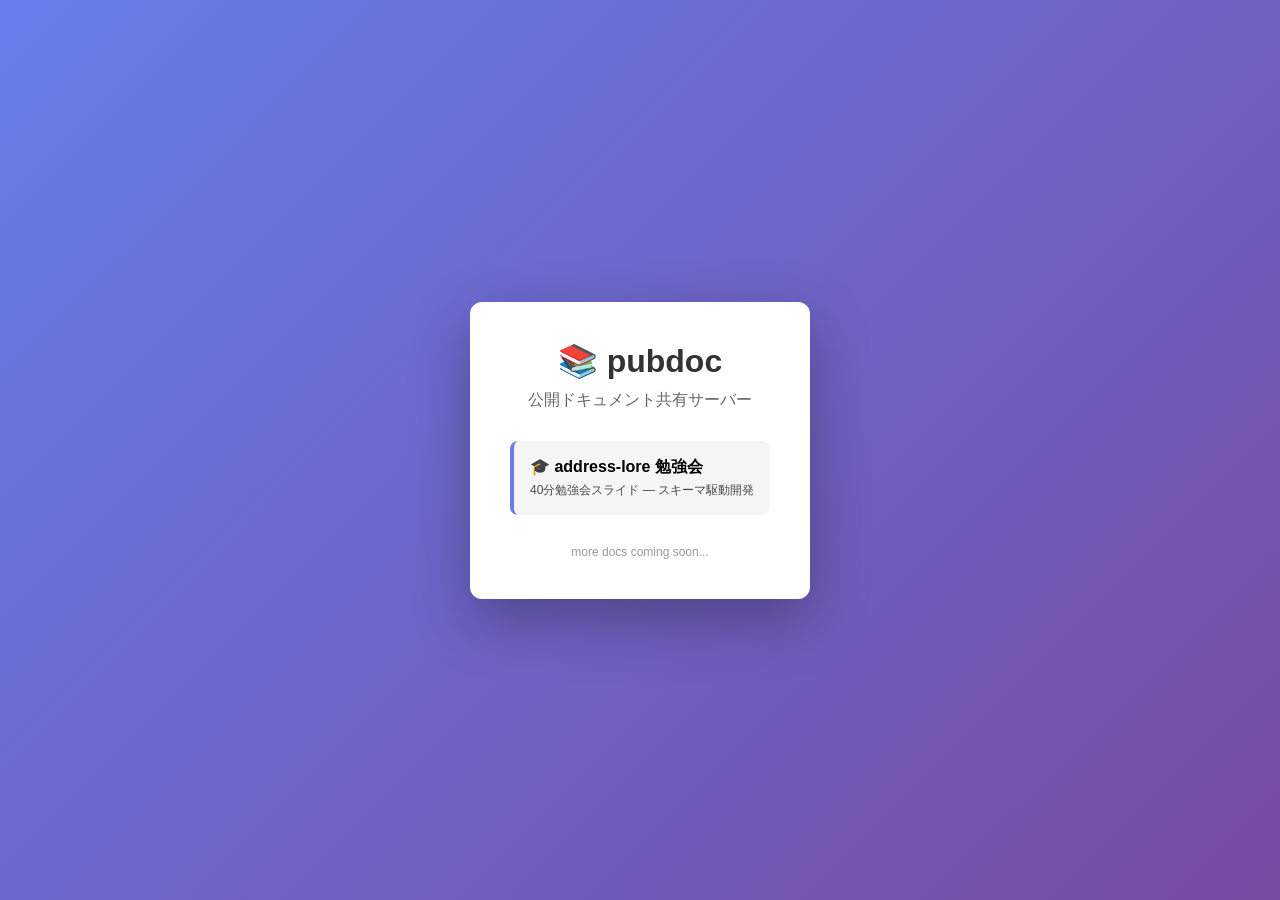
==== docs/index.html @ 51d22153 "add: index.html for root directory - health check が / で 403 エラーになっていた - ドキュメント一覧を表示する index.html を作成" ====
<!DOCTYPE html>
<html lang="ja">
<head>
  <meta charset="UTF-8">
  <meta name="viewport" content="width=device-width, initial-scale=1.0">
  <title>pubdoc — ドキュメント共有</title>
  <style>
    * { margin: 0; padding: 0; box-sizing: border-box; }
    body {
      font-family: -apple-system, BlinkMacSystemFont, "Segoe UI", Roboto, "Helvetica Neue", Arial, sans-serif;
      background: linear-gradient(135deg, #667eea 0%, #764ba2 100%);
      min-height: 100vh;
      display: flex;
      align-items: center;
      justify-content: center;
    }
    .container {
      background: white;
      border-radius: 12px;
      box-shadow: 0 20px 60px rgba(0,0,0,0.3);
      padding: 40px;
      max-width: 600px;
      text-align: center;
    }
    h1 {
      color: #333;
      margin-bottom: 10px;
      font-size: 32px;
    }
    .subtitle {
      color: #666;
      margin-bottom: 30px;
      font-size: 16px;
    }
    .docs-list {
      text-align: left;
      display: grid;
      gap: 12px;
    }
    .doc-item {
      background: #f5f5f5;
      padding: 16px;
      border-radius: 8px;
      border-left: 4px solid #667eea;
      transition: all 0.3s;
      cursor: pointer;
    }
    .doc-item:hover {
      background: #667eea;
      color: white;
      transform: translateX(4px);
    }
    .doc-item a {
      text-decoration: none;
      color: inherit;
      display: block;
      font-weight: 600;
    }
    .doc-item small {
      display: block;
      opacity: 0.7;
      margin-top: 4px;
      font-size: 12px;
    }
    .footer {
      margin-top: 30px;
      font-size: 12px;
      color: #999;
    }
  </style>
</head>
<body>
  <div class="container">
    <h1>📚 pubdoc</h1>
    <p class="subtitle">公開ドキュメント共有サーバー</p>

    <div class="docs-list">
      <div class="doc-item">
        <a href="/address-lore/address-lore-study-session.html">
          🎓 address-lore 勉強会
        </a>
        <small>40分勉強会スライド — スキーマ駆動開発</small>
      </div>
    </div>

    <div class="footer">
      <p>more docs coming soon...</p>
    </div>
  </div>
</body>
</html>
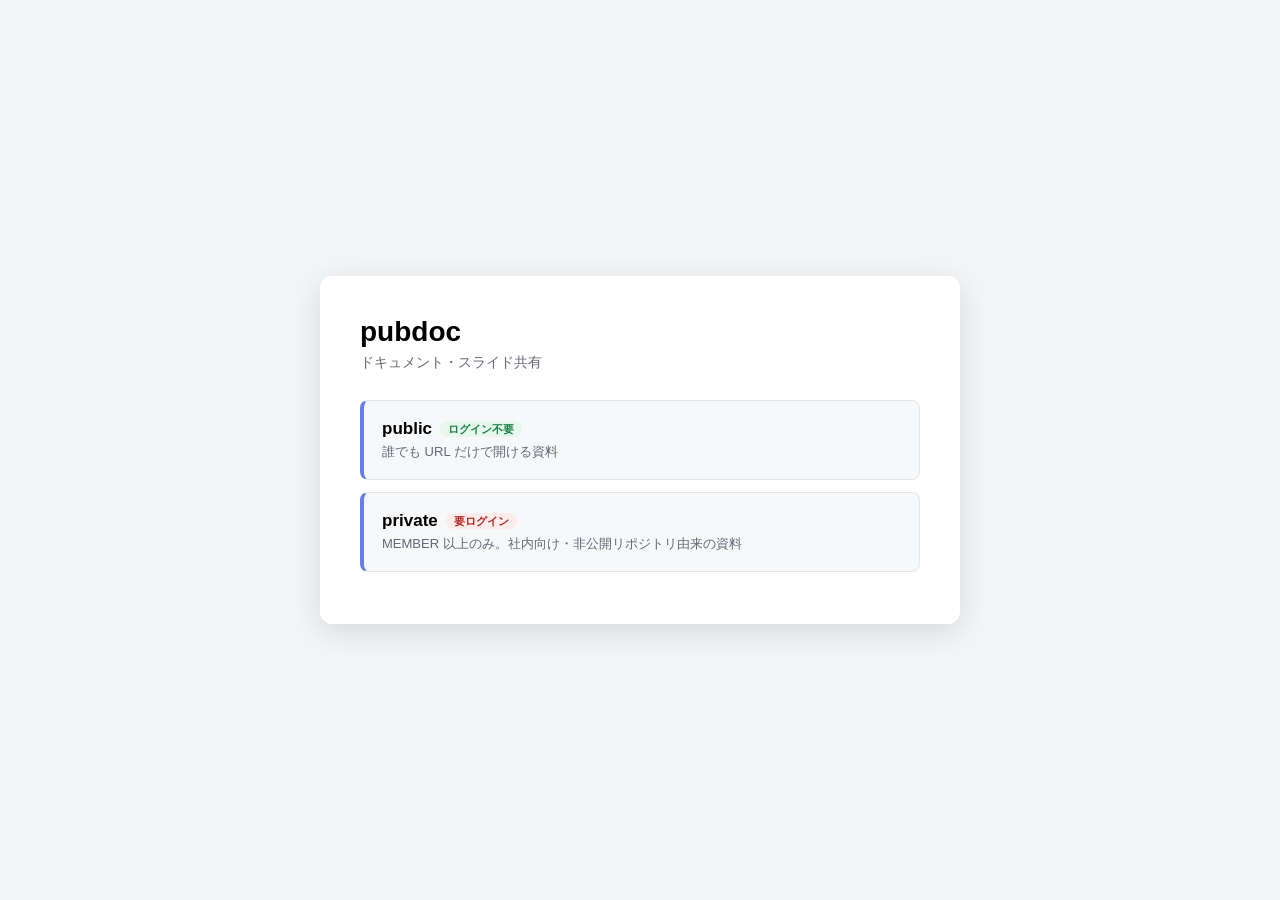
==== commit 7e061508: "feat: docs を public/ と private/ に分割 - /public/  … ログイン不要で配る資料（gateway の auth_rules で認証を外す） - /privat" ====
--- a/docs/index.html
+++ b/docs/index.html
@@ -3,89 +3,46 @@
 <head>
   <meta charset="UTF-8">
   <meta name="viewport" content="width=device-width, initial-scale=1.0">
-  <title>pubdoc — ドキュメント共有</title>
+  <title>pubdoc</title>
   <style>
     * { margin: 0; padding: 0; box-sizing: border-box; }
     body {
-      font-family: -apple-system, BlinkMacSystemFont, "Segoe UI", Roboto, "Helvetica Neue", Arial, sans-serif;
-      background: linear-gradient(135deg, #667eea 0%, #764ba2 100%);
-      min-height: 100vh;
-      display: flex;
-      align-items: center;
-      justify-content: center;
+      font-family: -apple-system, BlinkMacSystemFont, "Segoe UI", Roboto, sans-serif;
+      background: #f4f5f7; min-height: 100vh;
+      display: flex; align-items: center; justify-content: center; padding: 24px;
     }
-    .container {
-      background: white;
-      border-radius: 12px;
-      box-shadow: 0 20px 60px rgba(0,0,0,0.3);
-      padding: 40px;
-      max-width: 600px;
-      text-align: center;
+    .card {
+      background: #fff; border-radius: 12px; box-shadow: 0 8px 32px rgba(0,0,0,.12);
+      padding: 40px; max-width: 640px; width: 100%;
     }
-    h1 {
-      color: #333;
-      margin-bottom: 10px;
-      font-size: 32px;
-    }
-    .subtitle {
-      color: #666;
-      margin-bottom: 30px;
-      font-size: 16px;
-    }
-    .docs-list {
-      text-align: left;
-      display: grid;
-      gap: 12px;
-    }
-    .doc-item {
-      background: #f5f5f5;
-      padding: 16px;
-      border-radius: 8px;
-      border-left: 4px solid #667eea;
-      transition: all 0.3s;
-      cursor: pointer;
-    }
-    .doc-item:hover {
-      background: #667eea;
-      color: white;
-      transform: translateX(4px);
-    }
-    .doc-item a {
-      text-decoration: none;
-      color: inherit;
-      display: block;
-      font-weight: 600;
-    }
-    .doc-item small {
-      display: block;
-      opacity: 0.7;
-      margin-top: 4px;
-      font-size: 12px;
-    }
-    .footer {
-      margin-top: 30px;
-      font-size: 12px;
-      color: #999;
-    }
+    h1 { font-size: 28px; margin-bottom: 6px; }
+    .sub { color: #667; margin-bottom: 28px; font-size: 14px; }
+    .area { display: block; text-decoration: none; color: inherit;
+      background: #f7f8fa; border: 1px solid #e3e5ea; border-left: 4px solid #667eea;
+      border-radius: 8px; padding: 18px; margin-bottom: 12px; transition: .2s; }
+    .area:hover { background: #eef0ff; transform: translateX(3px); }
+    .area h2 { font-size: 17px; margin-bottom: 4px; }
+    .area p { font-size: 13px; color: #667; }
+    .badge { font-size: 11px; padding: 2px 8px; border-radius: 999px; margin-left: 8px;
+      vertical-align: middle; font-weight: 600; }
+    .badge.open { background: #e6f7ed; color: #1a7f45; }
+    .badge.lock { background: #fdecec; color: #b3261e; }
   </style>
 </head>
 <body>
-  <div class="container">
-    <h1>📚 pubdoc</h1>
-    <p class="subtitle">公開ドキュメント共有サーバー</p>
+  <div class="card">
+    <h1>pubdoc</h1>
+    <p class="sub">ドキュメント・スライド共有</p>
 
-    <div class="docs-list">
-      <div class="doc-item">
-        <a href="/address-lore/address-lore-study-session.html">
-          🎓 address-lore 勉強会
-        </a>
-        <small>40分勉強会スライド — スキーマ駆動開発</small>
-      </div>
-    </div>
+    <a class="area" href="/public/">
+      <h2>public<span class="badge open">ログイン不要</span></h2>
+      <p>誰でも URL だけで開ける資料</p>
+    </a>
 
-    <div class="footer">
-      <p>more docs coming soon...</p>
-    </div>
+    <a class="area" href="/private/">
+      <h2>private<span class="badge lock">要ログイン</span></h2>
+      <p>MEMBER 以上のみ。社内向け・非公開リポジトリ由来の資料</p>
+    </a>
   </div>
 </body>
 </html>
